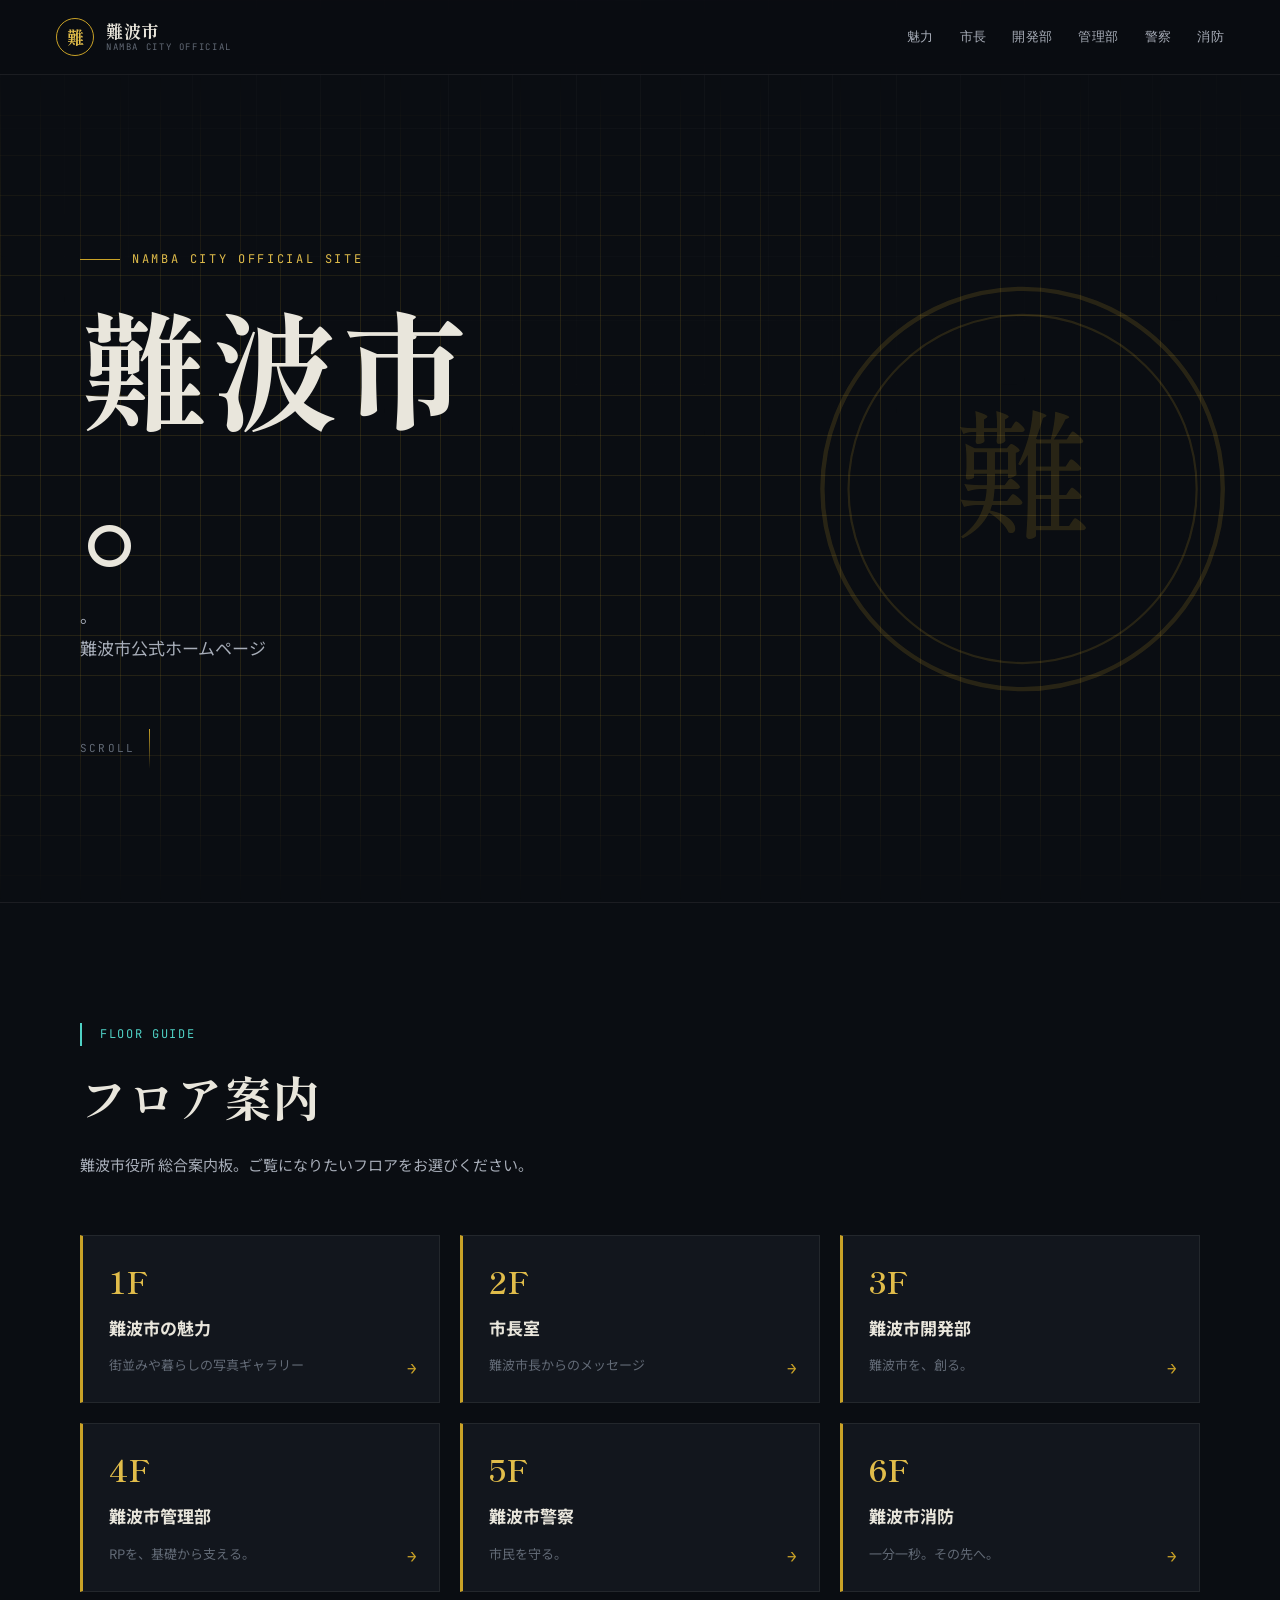
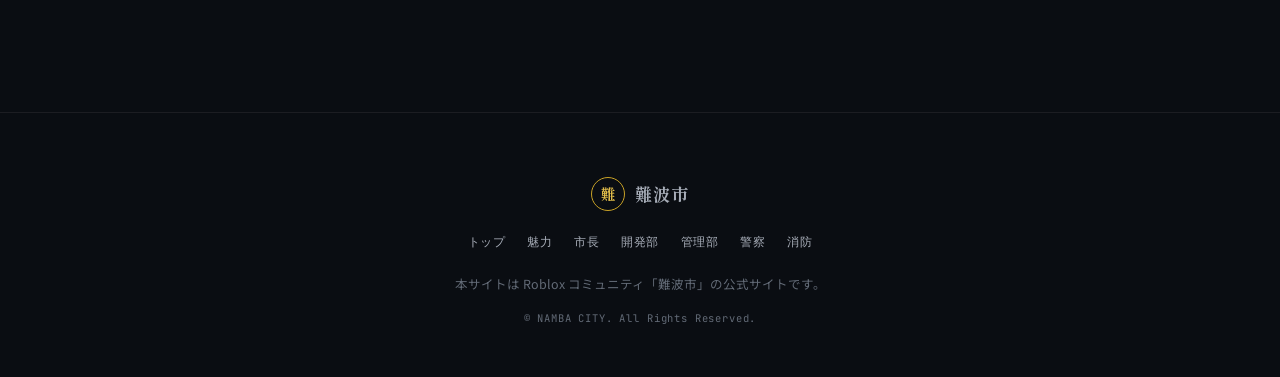
==== index.html @ fe3ce24d "Update index.html" ====
<!DOCTYPE html>
<html lang="ja">
<head>
<meta charset="UTF-8">
<meta name="viewport" content="width=device-width, initial-scale=1.0">
<title>難波市 公式サイト｜難波市 公式サイト</title>
<meta name="description" content="難波市 公式サイト。難波市の魅力、市長メッセージ、各部門のご紹介。">
<link rel="preconnect" href="https://fonts.googleapis.com">
<link rel="preconnect" href="https://fonts.gstatic.com" crossorigin>
<link href="https://fonts.googleapis.com/css2?family=Shippori+Mincho:wght@500;700;800&family=Noto+Sans+JP:wght@400;500;600;700;900&family=JetBrains+Mono:wght@400;500;600&display=swap" rel="stylesheet">
<link rel="stylesheet" href="style.css">
</head>
<body>

<div class="blueprint-fixed" aria-hidden="true"></div>
<header class="site-header">
  <a href="index.html" class="brand">
    <span class="brand-mark">難</span>
    <span class="brand-text">
      <span class="brand-ja">難波市</span>
      <span class="brand-en">NAMBA CITY OFFICIAL</span>
    </span>
  </a>
  <nav class="site-nav">
    <a href="charm.html">魅力</a>
    <a href="mayor.html">市長</a>
    <a href="development.html">開発部</a>
    <a href="administration.html">管理部</a>
    <a href="police.html">警察</a>
    <a href="fire.html">消防</a>
  </nav>
</header>

<main id="top">

  <!-- ===================== HERO ===================== -->
  <section class="hero">
    <div class="hero-grid" aria-hidden="true"></div>
    <div class="hero-seal" aria-hidden="true">
      <svg viewBox="0 0 200 200" xmlns="http://www.w3.org/2000/svg">
        <circle cx="100" cy="100" r="92" fill="none" stroke="currentColor" stroke-width="2"/>
        <circle cx="100" cy="100" r="80" fill="none" stroke="currentColor" stroke-width="1"/>
        <text x="100" y="118" text-anchor="middle" font-family="'Shippori Mincho', serif" font-size="64" fill="currentColor">難</text>
      </svg>
    </div>

    <div class="hero-inner">
      <p class="eyebrow"><span class="eyebrow-line"></span>NAMBA CITY OFFICIAL SITE</p>
      <h1 class="hero-title">難波市<br class="hero-break">。</h1>
      <p class="hero-lead">
        。<br>
        難波市公式ホームページ
      </p>
      <a href="#directory" class="scroll-cue">
        <span>SCROLL</span>
        <span class="scroll-line"></span>
      </a>
    </div>
  </section>

  <!-- ===================== FLOOR DIRECTORY ===================== -->
  <section class="section directory-section" id="directory">
    <div class="section-inner">
      <p class="doc-number doc-number-alt">FLOOR GUIDE</p>
      <h2 class="section-title">フロア案内</h2>
      <p class="section-lead">難波市役所 総合案内板。ご覧になりたいフロアをお選びください。</p>

      <div class="directory-grid">

        <a href="charm.html" class="floor-card">
          <span class="floor-num">1F</span>
          <span class="floor-name">難波市の魅力</span>
          <span class="floor-desc">街並みや暮らしの写真ギャラリー</span>
          <span class="floor-arrow">→</span>
        </a>

        <a href="mayor.html" class="floor-card">
          <span class="floor-num">2F</span>
          <span class="floor-name">市長室</span>
          <span class="floor-desc">難波市長からのメッセージ</span>
          <span class="floor-arrow">→</span>
        </a>

        <a href="development.html" class="floor-card">
          <span class="floor-num">3F</span>
          <span class="floor-name">難波市開発部</span>
          <span class="floor-desc">難波市を、創る。</span>
          <span class="floor-arrow">→</span>
        </a>

        <a href="administration.html" class="floor-card">
          <span class="floor-num">4F</span>
          <span class="floor-name">難波市管理部</span>
          <span class="floor-desc">RPを、基礎から支える。</span>
          <span class="floor-arrow">→</span>
        </a>

        <a href="police.html" class="floor-card">
          <span class="floor-num">5F</span>
          <span class="floor-name">難波市警察</span>
          <span class="floor-desc">市民を守る。</span>
          <span class="floor-arrow">→</span>
        </a>

        <a href="fire.html" class="floor-card">
          <span class="floor-num">6F</span>
          <span class="floor-name">難波市消防</span>
          <span class="floor-desc">一分一秒。その先へ。</span>
          <span class="floor-arrow">→</span>
        </a>

      </div>
    </div>
  </section>

</main>

<footer class="site-footer">
  <div class="footer-inner">
    <div class="footer-brand">
      <span class="brand-mark brand-mark-sm">難</span>
      <span class="brand-ja">難波市</span>
    </div>
    <nav class="footer-nav">
      <a href="index.html">トップ</a>
      <a href="charm.html">魅力</a>
      <a href="mayor.html">市長</a>
      <a href="development.html">開発部</a>
      <a href="administration.html">管理部</a>
      <a href="police.html">警察</a>
      <a href="fire.html">消防</a>
    </nav>
    <p class="footer-note">本サイトは Roblox コミュニティ「難波市」の公式サイトです。</p>
    <p class="footer-copyright">© NAMBA CITY. All Rights Reserved.</p>
  </div>
</footer>

</body>
</html>
---- style.css ----
/* ==========================================================================
   難波市 公式サイト — style.css
   Design tokens
   ========================================================================== */
:root{
  --bg:            #0a0d12;
  --bg-panel:       #12161d;
  --bg-elevated:    #191f28;
  --bg-elevated-2:  #1f2632;

  --gold:           #c9a227;
  --gold-bright:    #e0bc4a;
  --cyan:           #4fd1c5;
  --crimson:        #b3382c;
  --crimson-bright: #d1493a;
  --emerald:        #3fae74;
  --orange:         #d97e34;

  --line:           rgba(201,162,39,0.14);
  --line-soft:      rgba(233,230,220,0.08);

  --text:           #e9e6dc;
  --text-dim:       #a7adb8;
  --text-faint:     #626a76;

  --font-display: 'Shippori Mincho', serif;
  --font-body:    'Noto Sans JP', sans-serif;
  --font-mono:    'JetBrains Mono', monospace;

  --container: 1120px;
}

*, *::before, *::after{ box-sizing: border-box; }

html{ scroll-behavior: smooth; }

@media (prefers-reduced-motion: reduce){
  html{ scroll-behavior: auto; }
  *, *::before, *::after{ animation-duration: 0.001ms !important; transition-duration: 0.001ms !important; }
}

body{
  margin: 0;
  background: var(--bg);
  color: var(--text);
  font-family: var(--font-body);
  font-size: 16px;
  line-height: 1.9;
  -webkit-font-smoothing: antialiased;
}

a{ color: inherit; text-decoration: none; }

img, svg{ display: block; max-width: 100%; }

:focus-visible{
  outline: 2px solid var(--gold-bright);
  outline-offset: 3px;
}

/* ==========================================================================
   Background texture (fixed blueprint grid, whole page)
   ========================================================================== */
.blueprint-fixed{
  position: fixed;
  inset: 0;
  z-index: 0;
  pointer-events: none;
  background-image:
    linear-gradient(var(--line-soft) 1px, transparent 1px),
    linear-gradient(90deg, var(--line-soft) 1px, transparent 1px);
  background-size: 64px 64px;
  opacity: 0.5;
  mask-image: radial-gradient(ellipse 90% 70% at 50% 0%, black 0%, transparent 75%);
}

header, main, footer{ position: relative; z-index: 1; }

/* ==========================================================================
   Header
   ========================================================================== */
.site-header{
  position: sticky;
  top: 0;
  z-index: 50;
  display: flex;
  align-items: center;
  justify-content: space-between;
  padding: 18px clamp(20px, 5vw, 56px);
  background: rgba(10,13,18,0.82);
  backdrop-filter: blur(10px);
  border-bottom: 1px solid var(--line-soft);
}

.brand{
  display: flex;
  align-items: center;
  gap: 12px;
}

.brand-mark{
  display: grid;
  place-items: center;
  width: 38px;
  height: 38px;
  border: 1px solid var(--gold);
  border-radius: 50%;
  color: var(--gold-bright);
  font-family: var(--font-display);
  font-size: 17px;
  font-weight: 700;
}

.brand-mark-sm{ width: 34px; height: 34px; font-size: 15px; }

.brand-text{ display: flex; flex-direction: column; line-height: 1.2; }

.brand-ja{
  font-family: var(--font-display);
  font-weight: 700;
  font-size: 17px;
  letter-spacing: 0.04em;
}

.brand-en{
  font-family: var(--font-mono);
  font-size: 9px;
  letter-spacing: 0.18em;
  color: var(--text-faint);
}

.site-nav{
  display: flex;
  flex-wrap: wrap;
  justify-content: flex-end;
  gap: clamp(12px, 2.4vw, 26px);
  font-family: var(--font-mono);
  font-size: 12.5px;
  letter-spacing: 0.03em;
}

.site-nav a{
  color: var(--text-dim);
  display: flex;
  align-items: center;
  gap: 6px;
  transition: color 0.2s ease;
}

.site-nav a:hover{ color: var(--gold-bright); }

.site-nav a.nav-current{ color: var(--gold-bright); }

.nav-num{
  color: var(--gold);
  font-size: 10px;
}

@media (max-width: 780px){
  .site-nav{ display: none; }
}

/* ==========================================================================
   Hero
   ========================================================================== */
.hero{
  position: relative;
  min-height: 92vh;
  display: flex;
  align-items: center;
  overflow: hidden;
  padding: 120px clamp(20px, 6vw, 56px) 80px;
  border-bottom: 1px solid var(--line-soft);
}

.hero-grid{
  position: absolute;
  inset: 0;
  background-image:
    linear-gradient(var(--line) 1px, transparent 1px),
    linear-gradient(90deg, var(--line) 1px, transparent 1px);
  background-size: 40px 40px;
  mask-image: linear-gradient(180deg, transparent, black 30%, black 75%, transparent);
}

.hero-seal{
  position: absolute;
  right: clamp(-120px, 4vw, 40px);
  top: 50%;
  transform: translateY(-50%);
  width: clamp(280px, 34vw, 480px);
  color: var(--gold);
  opacity: 0.16;
}

.hero-inner{
  position: relative;
  max-width: var(--container);
  margin: 0 auto;
  width: 100%;
}

.eyebrow{
  display: flex;
  align-items: center;
  gap: 12px;
  font-family: var(--font-mono);
  font-size: 12px;
  letter-spacing: 0.22em;
  color: var(--gold-bright);
  margin: 0 0 28px;
}

.eyebrow-line{
  width: 40px;
  height: 1px;
  background: var(--gold);
}

.hero-title{
  font-family: var(--font-display);
  font-weight: 800;
  font-size: clamp(52px, 10vw, 128px);
  line-height: 1.05;
  letter-spacing: 0.02em;
  margin: 0 0 32px;
}

.hero-break{ display: none; }

.hero-lead{
  font-size: clamp(14px, 1.6vw, 17px);
  color: var(--text-dim);
  max-width: 34em;
  margin: 0 0 64px;
}

.scroll-cue{
  display: inline-flex;
  align-items: center;
  gap: 14px;
  font-family: var(--font-mono);
  font-size: 11px;
  letter-spacing: 0.2em;
  color: var(--text-faint);
}

.scroll-line{
  width: 1px;
  height: 40px;
  background: linear-gradient(var(--gold), transparent);
}

/* ==========================================================================
   Section shell
   ========================================================================== */
.section{
  padding: 120px clamp(20px, 6vw, 56px);
  border-bottom: 1px solid var(--line-soft);
}

.section-inner{
  max-width: var(--container);
  margin: 0 auto;
}

.back-link{
  display: inline-flex;
  align-items: center;
  gap: 8px;
  font-family: var(--font-mono);
  font-size: 12px;
  letter-spacing: 0.06em;
  color: var(--text-faint);
  margin: 0 0 40px;
  transition: color 0.2s ease;
}

.back-link:hover{ color: var(--gold-bright); }

.doc-number{
  font-family: var(--font-mono);
  font-size: 12px;
  letter-spacing: 0.14em;
  color: var(--gold-bright);
  margin: 0 0 18px;
  padding-left: 18px;
  border-left: 2px solid var(--gold);
}

.doc-number-alt{ border-left-color: var(--cyan); color: var(--cyan); }
.doc-number-emerald{ border-left-color: var(--emerald); color: var(--emerald); }
.doc-number-orange{ border-left-color: var(--orange); color: var(--orange); }

.section-title{
  font-family: var(--font-display);
  font-weight: 700;
  font-size: clamp(30px, 4.4vw, 48px);
  line-height: 1.35;
  margin: 0 0 22px;
}

.section-title-sub{
  font-family: var(--font-mono);
  font-size: 13px;
  letter-spacing: 0.14em;
  color: var(--text-faint);
  margin: 0 0 44px;
}

.section-lead{
  color: var(--text-dim);
  max-width: 42em;
  font-size: 15px;
  margin: 0 0 56px;
}

.mobile-break{ display: none; }

/* ==========================================================================
   City charm gallery
   ========================================================================== */
.gallery-grid{
  display: grid;
  grid-template-columns: repeat(3, 1fr);
  gap: 20px;
}

@media (max-width: 900px){
  .gallery-grid{ grid-template-columns: repeat(2, 1fr); }
}

@media (max-width: 560px){
  .gallery-grid{ grid-template-columns: 1fr; }
}

.gallery-item{
  margin: 0;
  background: var(--bg-panel);
  border: 1px solid var(--line-soft);
  overflow: hidden;
  transition: border-color 0.25s ease, transform 0.25s ease;
}

.gallery-item:hover{
  border-color: var(--gold);
  transform: translateY(-4px);
}

.gallery-item img{
  width: 100%;
  aspect-ratio: 4 / 3;
  object-fit: cover;
  /* 画像が見つからない間の背景色（差し替え後は非表示になります） */
  background: linear-gradient(135deg, var(--bg-elevated), var(--bg-elevated-2));
}

.gallery-item figcaption{
  padding: 14px 16px;
  font-family: var(--font-mono);
  font-size: 12px;
  letter-spacing: 0.05em;
  color: var(--text-dim);
  border-top: 1px solid var(--line-soft);
}

/* ==========================================================================
   Floor directory (top page)
   ========================================================================== */
.directory-grid{
  display: grid;
  grid-template-columns: repeat(3, 1fr);
  gap: 20px;
}

@media (max-width: 900px){
  .directory-grid{ grid-template-columns: repeat(2, 1fr); }
}

@media (max-width: 560px){
  .directory-grid{ grid-template-columns: 1fr; }
}

.floor-card{
  position: relative;
  display: flex;
  flex-direction: column;
  background: var(--bg-panel);
  border: 1px solid var(--line-soft);
  border-left: 3px solid var(--gold);
  padding: 30px 26px 26px;
  min-height: 168px;
  transition: border-color 0.25s ease, transform 0.25s ease, background 0.25s ease;
}

.floor-card:hover{
  border-color: var(--gold);
  background: var(--bg-elevated);
  transform: translateY(-4px);
}

.floor-num{
  font-family: var(--font-display);
  font-weight: 700;
  font-size: 30px;
  color: var(--gold-bright);
  line-height: 1;
  margin-bottom: 16px;
}

.floor-name{
  font-family: var(--font-body);
  font-weight: 700;
  font-size: 17px;
  color: var(--text);
  margin-bottom: 10px;
}

.floor-desc{
  font-size: 13px;
  color: var(--text-faint);
  line-height: 1.7;
}

.floor-arrow{
  position: absolute;
  right: 22px;
  bottom: 18px;
  font-family: var(--font-mono);
  color: var(--gold);
  transition: transform 0.25s ease;
}

.floor-card:hover .floor-arrow{ transform: translateX(6px); }

/* ==========================================================================
   Mayor document card
   ========================================================================== */
.document-card{
  position: relative;
  background: linear-gradient(180deg, var(--bg-panel), var(--bg-elevated));
  border: 1px solid var(--line-soft);
  border-top: 3px solid var(--gold);
  padding: clamp(28px, 5vw, 56px);
  max-width: 780px;
}

.document-head{
  display: flex;
  justify-content: space-between;
  align-items: baseline;
  padding-bottom: 24px;
  margin-bottom: 32px;
  border-bottom: 1px dashed var(--line-soft);
  font-family: var(--font-mono);
  font-size: 11px;
  letter-spacing: 0.1em;
  color: var(--text-faint);
}

.mayor-quote{
  margin: 0 0 40px;
  font-size: clamp(15px, 1.7vw, 17px);
  line-height: 2.1;
  color: var(--text);
  font-style: normal;
}

.document-sign{
  display: flex;
  align-items: center;
  justify-content: flex-end;
  gap: 20px;
}

.sign-role{
  font-family: var(--font-display);
  font-size: 16px;
  letter-spacing: 0.06em;
  color: var(--text-dim);
}

/* Hanko stamp */
.hanko{
  display: grid;
  place-items: center;
  width: 56px;
  height: 56px;
  border: 2px solid var(--crimson-bright);
  border-radius: 4px;
  color: var(--crimson-bright);
  font-family: var(--font-display);
  font-weight: 700;
  font-size: 22px;
  transform: rotate(-4deg);
  opacity: 0.92;
  flex-shrink: 0;
}

.hanko-sm{
  width: 40px;
  height: 40px;
  font-size: 16px;
  border-width: 1.5px;
}

.hanko-cyan{ border-color: var(--cyan); color: var(--cyan); }
.hanko-crimson{ border-color: var(--crimson-bright); color: var(--crimson-bright); }

/* ==========================================================================
   Card grids (department members)
   ========================================================================== */
.card-grid{
  display: grid;
  grid-template-columns: repeat(3, 1fr);
  gap: 28px;
}

@media (max-width: 900px){
  .card-grid{ grid-template-columns: 1fr; }
}

.member-card{
  display: flex;
  flex-direction: column;
  background: var(--bg-panel);
  border: 1px solid var(--line-soft);
  padding: 32px 28px;
  transition: border-color 0.25s ease, transform 0.25s ease;
}

.member-card:hover{
  border-color: var(--gold);
  transform: translateY(-4px);
}

.member-role-label{
  font-family: var(--font-mono);
  font-size: 10.5px;
  letter-spacing: 0.1em;
  color: var(--text-faint);
  margin: 0 0 14px;
  text-transform: uppercase;
}

.member-role{
  font-family: var(--font-display);
  font-weight: 700;
  font-size: 19px;
  margin: 0 0 22px;
  padding-bottom: 20px;
  border-bottom: 1px solid var(--line-soft);
}

.member-quote{
  position: relative;
  margin: 0 0 auto;
  padding-left: 18px;
  border-left: 2px solid var(--gold);
  font-size: 14.5px;
  line-height: 1.95;
  color: var(--text-dim);
  min-height: 5.8em;
}

.member-note{
  font-family: var(--font-mono);
  font-size: 11px;
  color: var(--gold-bright);
  letter-spacing: 0.04em;
  margin: 16px 0 0;
}

.member-foot{
  display: flex;
  justify-content: flex-end;
  margin-top: 28px;
}

.member-card-featured{
  background: var(--bg-elevated);
  border-color: var(--line);
}

.member-card-featured .member-quote{ border-left-color: var(--gold-bright); }

/* Administration variants */
.admin-card-cyan .member-quote{ border-left-color: var(--cyan); }
.admin-card-crimson .member-quote{ border-left-color: var(--crimson-bright); }
.admin-card-emerald .member-quote{ border-left-color: var(--emerald); }
.admin-card-orange .member-quote{ border-left-color: var(--orange); }

.admin-card-featured{
  background: linear-gradient(180deg, var(--bg-elevated-2), var(--bg-panel));
  border-color: rgba(179,56,44,0.35);
}

.admin-catch{ max-width: 20em; }

/* ==========================================================================
   Footer
   ========================================================================== */
.site-footer{
  padding: 64px clamp(20px, 6vw, 56px) 48px;
}

.footer-inner{
  max-width: var(--container);
  margin: 0 auto;
  display: flex;
  flex-direction: column;
  align-items: center;
  gap: 14px;
  text-align: center;
}

.footer-brand{
  display: flex;
  align-items: center;
  gap: 10px;
  font-family: var(--font-display);
  font-size: 15px;
  color: var(--text-dim);
}

.footer-nav{
  display: flex;
  flex-wrap: wrap;
  justify-content: center;
  gap: 10px 22px;
  font-family: var(--font-mono);
  font-size: 12px;
  letter-spacing: 0.04em;
  color: var(--text-dim);
  margin: 6px 0 4px;
}

.footer-nav a{ transition: color 0.2s ease; }
.footer-nav a:hover{ color: var(--gold-bright); }

.footer-note{
  font-size: 12.5px;
  color: var(--text-faint);
  margin: 0;
}

.footer-copyright{
  font-family: var(--font-mono);
  font-size: 10.5px;
  letter-spacing: 0.08em;
  color: var(--text-faint);
  margin: 0;
}

/* ==========================================================================
   Responsive refinements
   ========================================================================== */
@media (min-width: 641px){
  .hero-break{ display: inline; }
}

@media (max-width: 560px){
  .mobile-break{ display: inline; }
  .hero{ min-height: auto; padding-top: 96px; }
  .document-head{ flex-direction: column; align-items: flex-start; gap: 6px; }
  .document-sign{ justify-content: space-between; }
}
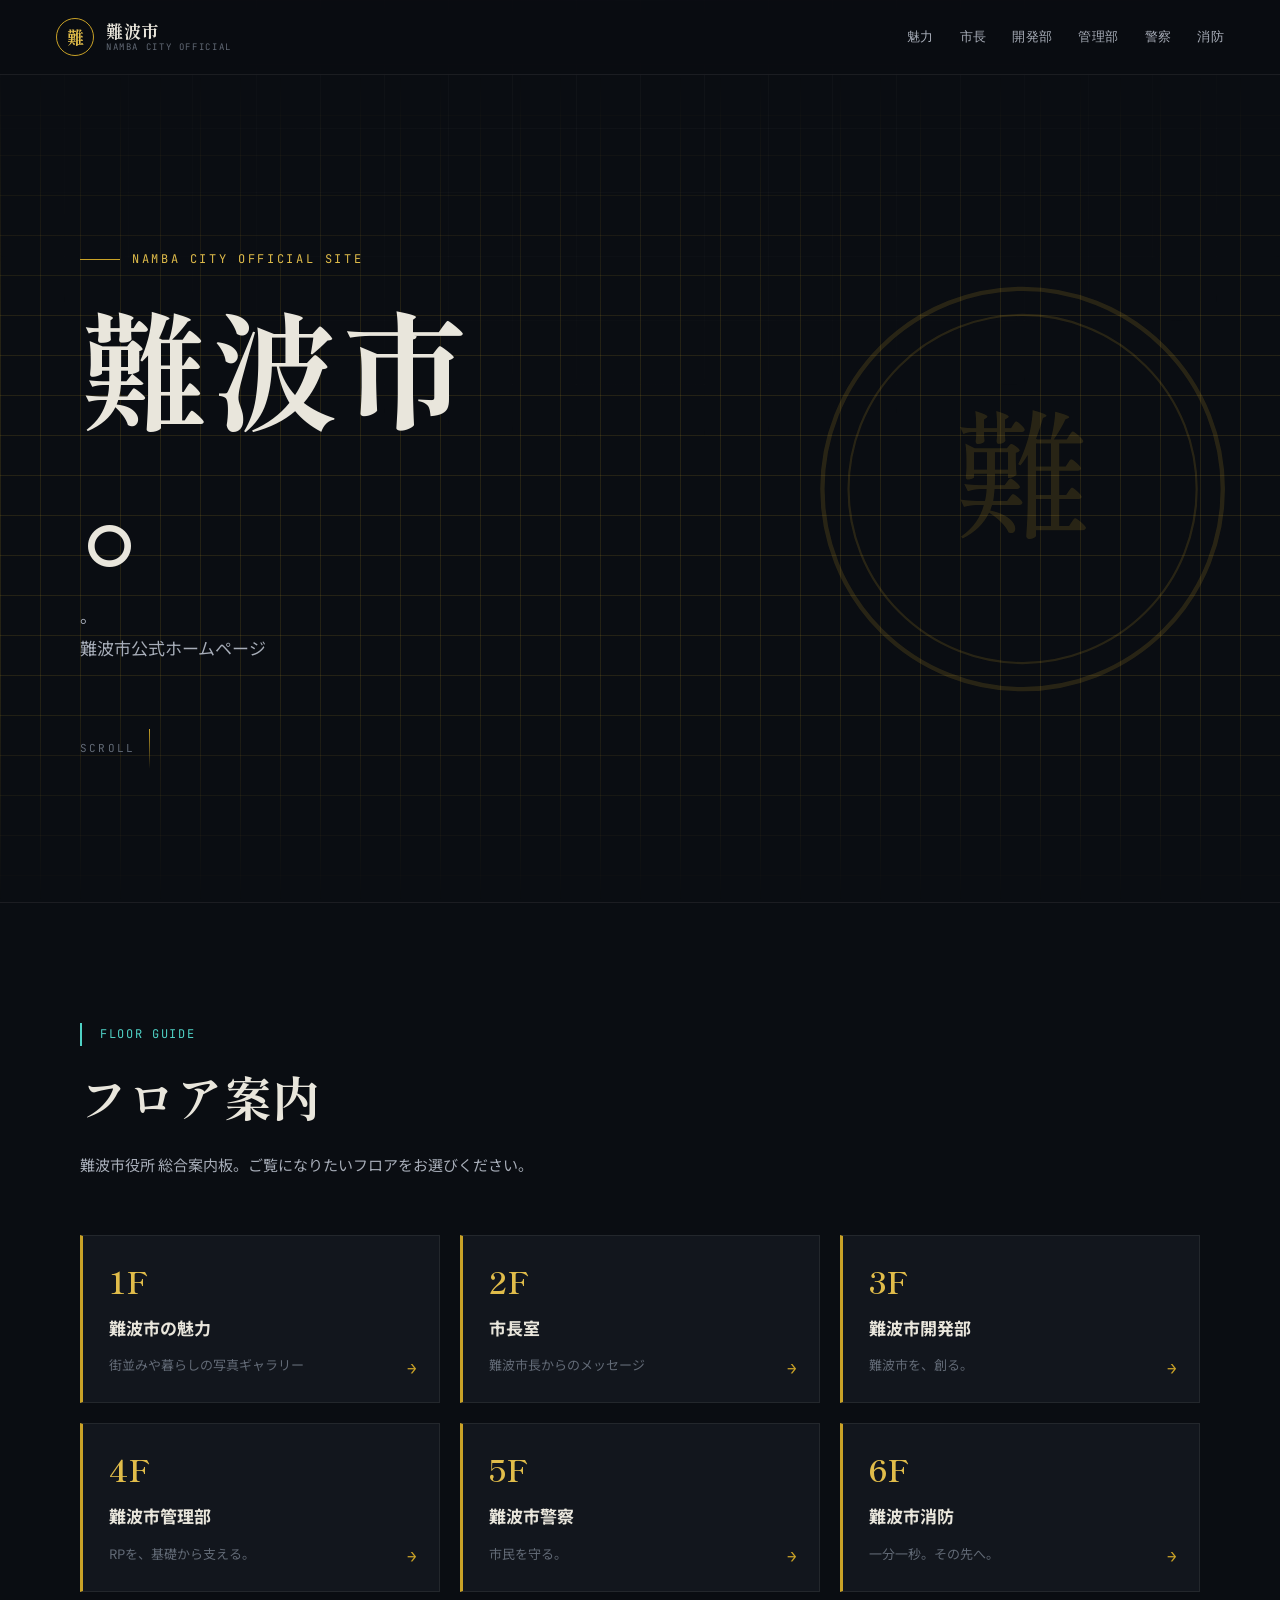
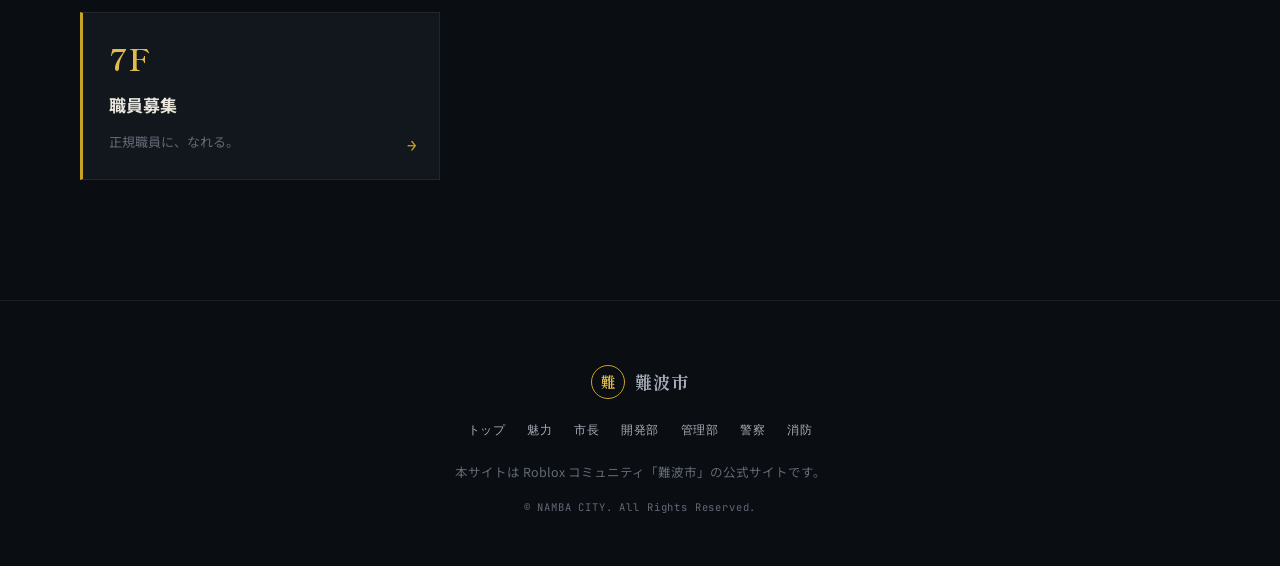
==== commit e6191999: "Update index.html" ====
--- a/index.html
+++ b/index.html
@@ -1,6 +1,7 @@
 <!DOCTYPE html>
 <html lang="ja">
 <head>
+  <meta name="google-site-verification" content="oel3EY64V1qcMJ2MI0veUXsYxTe64G3Mp0bTY5dSs6Q" />
 <meta charset="UTF-8">
 <meta name="viewport" content="width=device-width, initial-scale=1.0">
 <title>難波市 公式サイト｜難波市 公式サイト</title>
@@ -109,9 +110,18 @@
           <span class="floor-arrow">→</span>
         </a>
 
+        <a href="recruit.html" class="floor-card floor-card-recruit">
+          <span class="floor-num">7F</span>
+          <span class="floor-name">職員募集</span>
+          <span class="floor-desc">正規職員に、なれる。</span>
+          <span class="floor-arrow">→</span>
+        </a>
+
       </div>
     </div>
   </section>
+
+  
 
 </main>
 
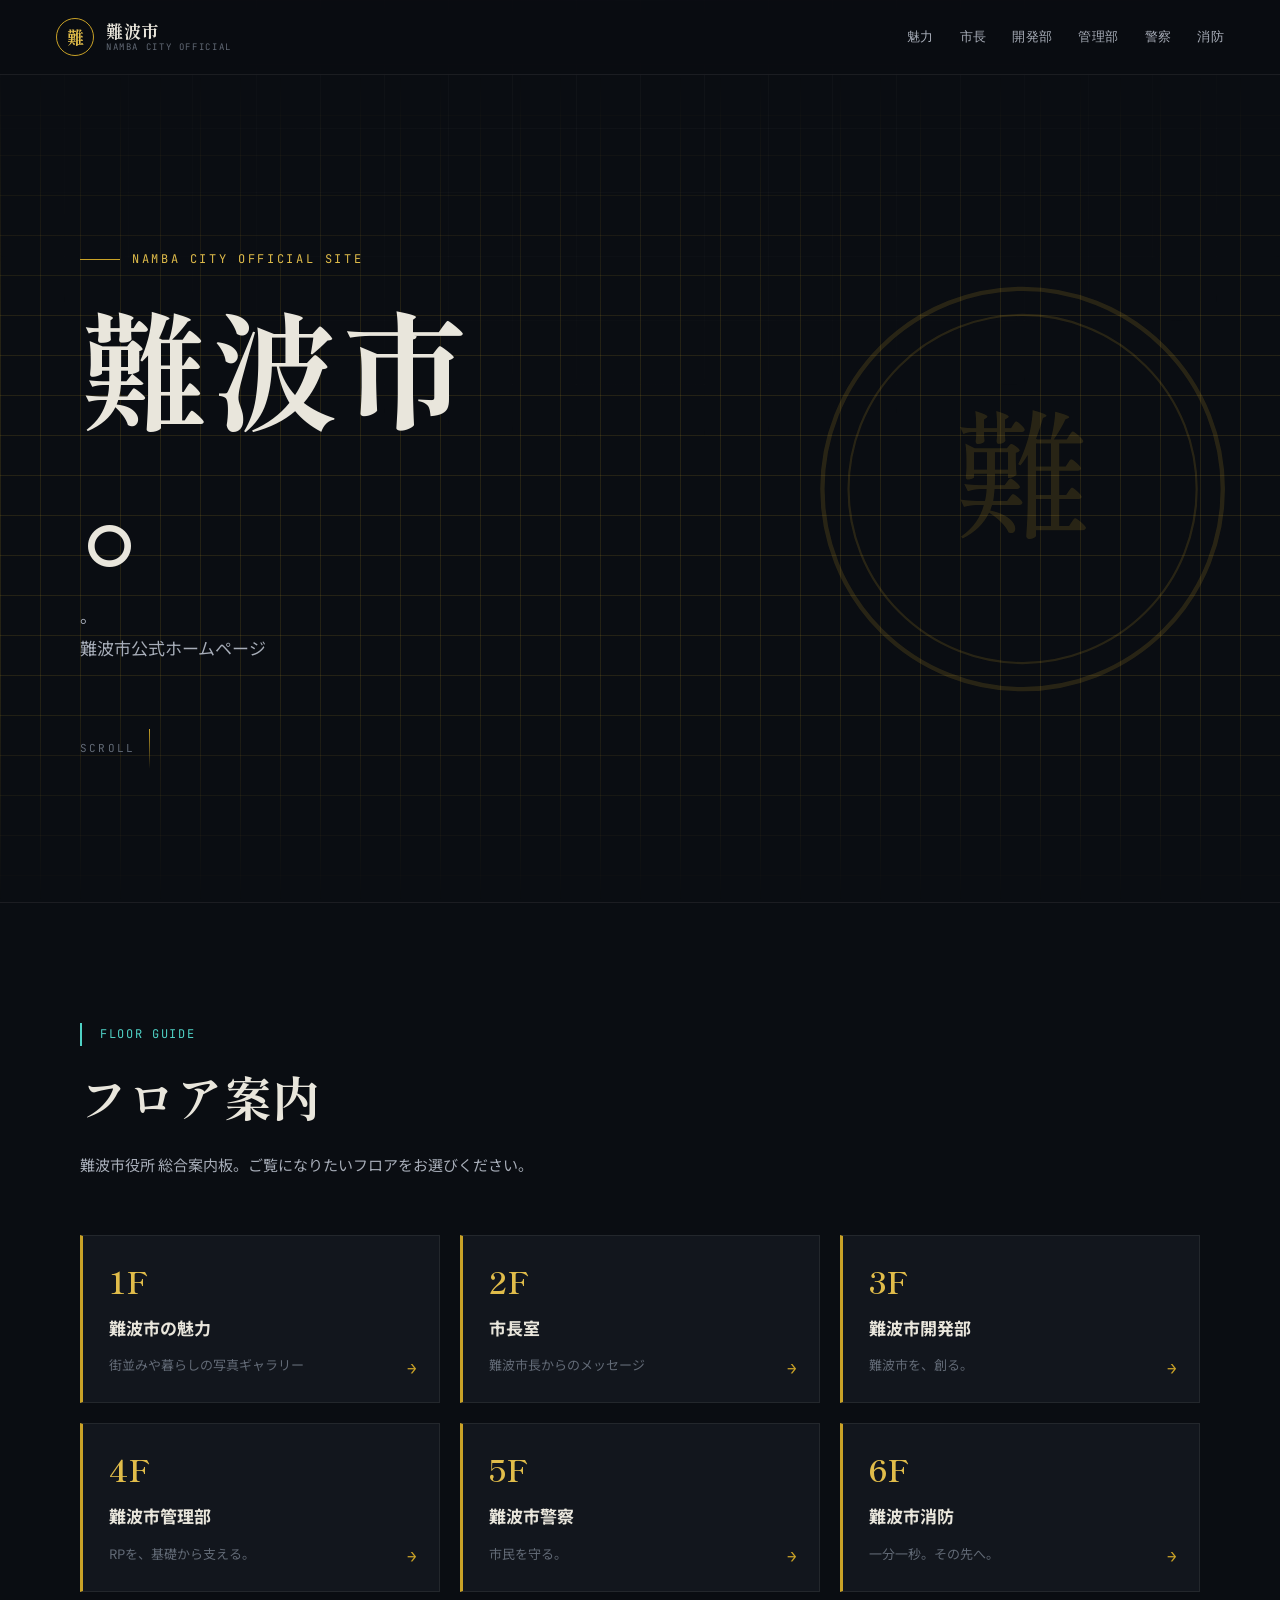
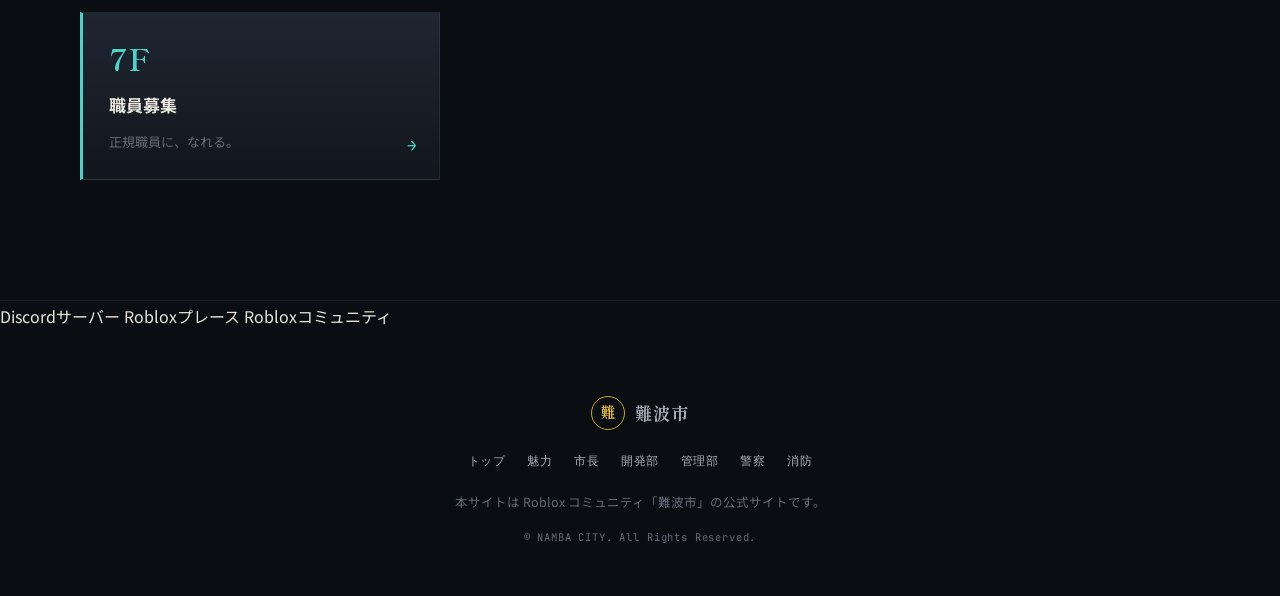
==== commit 53423651: "Update index.html" ====
--- a/index.html
+++ b/index.html
@@ -121,7 +121,20 @@
     </div>
   </section>
 
-  
+   <!-- ===================== searver map? ===================== -->
+  <div class="links">
+    <a href="https://discord.gg/ZSzgcGP5Sd" target="_blank">
+        Discordサーバー
+    </a>
+
+    <a href="https://www.roblox.com/ja/games/94047480885304/Namba-City" target="_blank">
+        Robloxプレース
+    </a>
+
+    <a href="https://www.roblox.com/ja/communities/956956351/Namba-City#!/about" target="_blank">
+        Robloxコミュニティ
+    </a>
+</div>
 
 </main>
 
--- a/style.css
+++ b/style.css
@@ -665,3 +665,98 @@
   .document-head{ flex-direction: column; align-items: flex-start; gap: 6px; }
   .document-sign{ justify-content: space-between; }
 }
+
+
+/* ==========================================================================
+   Recruitment page
+   ========================================================================== */
+.recruit-grid{
+  display: grid;
+  grid-template-columns: repeat(2, 1fr);
+  gap: 28px;
+}
+
+@media (max-width: 860px){
+  .recruit-grid{ grid-template-columns: 1fr; }
+}
+
+.recruit-card{
+  background: linear-gradient(180deg, var(--bg-panel), var(--bg-elevated));
+  border: 1px solid var(--line-soft);
+  border-top: 3px solid var(--gold);
+  padding: clamp(26px, 4vw, 40px);
+}
+
+.recruit-card.recruit-card-cyan{ border-top-color: var(--cyan); }
+
+.recruit-card h3{
+  font-family: var(--font-display);
+  font-weight: 700;
+  font-size: 21px;
+  margin: 0 0 20px;
+  padding-bottom: 16px;
+  border-bottom: 1px dashed var(--line-soft);
+}
+
+.recruit-label{
+  font-family: var(--font-mono);
+  font-size: 11px;
+  letter-spacing: 0.1em;
+  color: var(--gold-bright);
+  margin: 26px 0 12px;
+}
+
+.recruit-card.recruit-card-cyan .recruit-label{ color: var(--cyan); }
+
+.recruit-label:first-of-type{ margin-top: 0; }
+
+.recruit-list{
+  list-style: none;
+  padding: 0;
+  margin: 0;
+}
+
+.recruit-list li{
+  position: relative;
+  padding-left: 20px;
+  margin-bottom: 10px;
+  font-size: 14px;
+  line-height: 1.85;
+  color: var(--text-dim);
+}
+
+.recruit-list li::before{
+  content: "・";
+  position: absolute;
+  left: 0;
+  color: var(--gold);
+}
+
+.recruit-card.recruit-card-cyan .recruit-list li::before{ color: var(--cyan); }
+
+.recruit-apply{
+  margin-top: 28px;
+  padding-top: 22px;
+  border-top: 1px dashed var(--line-soft);
+  font-size: 13.5px;
+  color: var(--text-dim);
+  line-height: 1.9;
+}
+
+.recruit-apply strong{
+  display: block;
+  font-family: var(--font-mono);
+  font-size: 11px;
+  letter-spacing: 0.1em;
+  color: var(--text-faint);
+  font-weight: 500;
+  margin-bottom: 8px;
+}
+
+.floor-card-recruit{
+  border-left-color: var(--cyan);
+  background: linear-gradient(180deg, var(--bg-elevated-2), var(--bg-panel));
+}
+
+.floor-card-recruit .floor-num{ color: var(--cyan); }
+.floor-card-recruit .floor-arrow{ color: var(--cyan); }
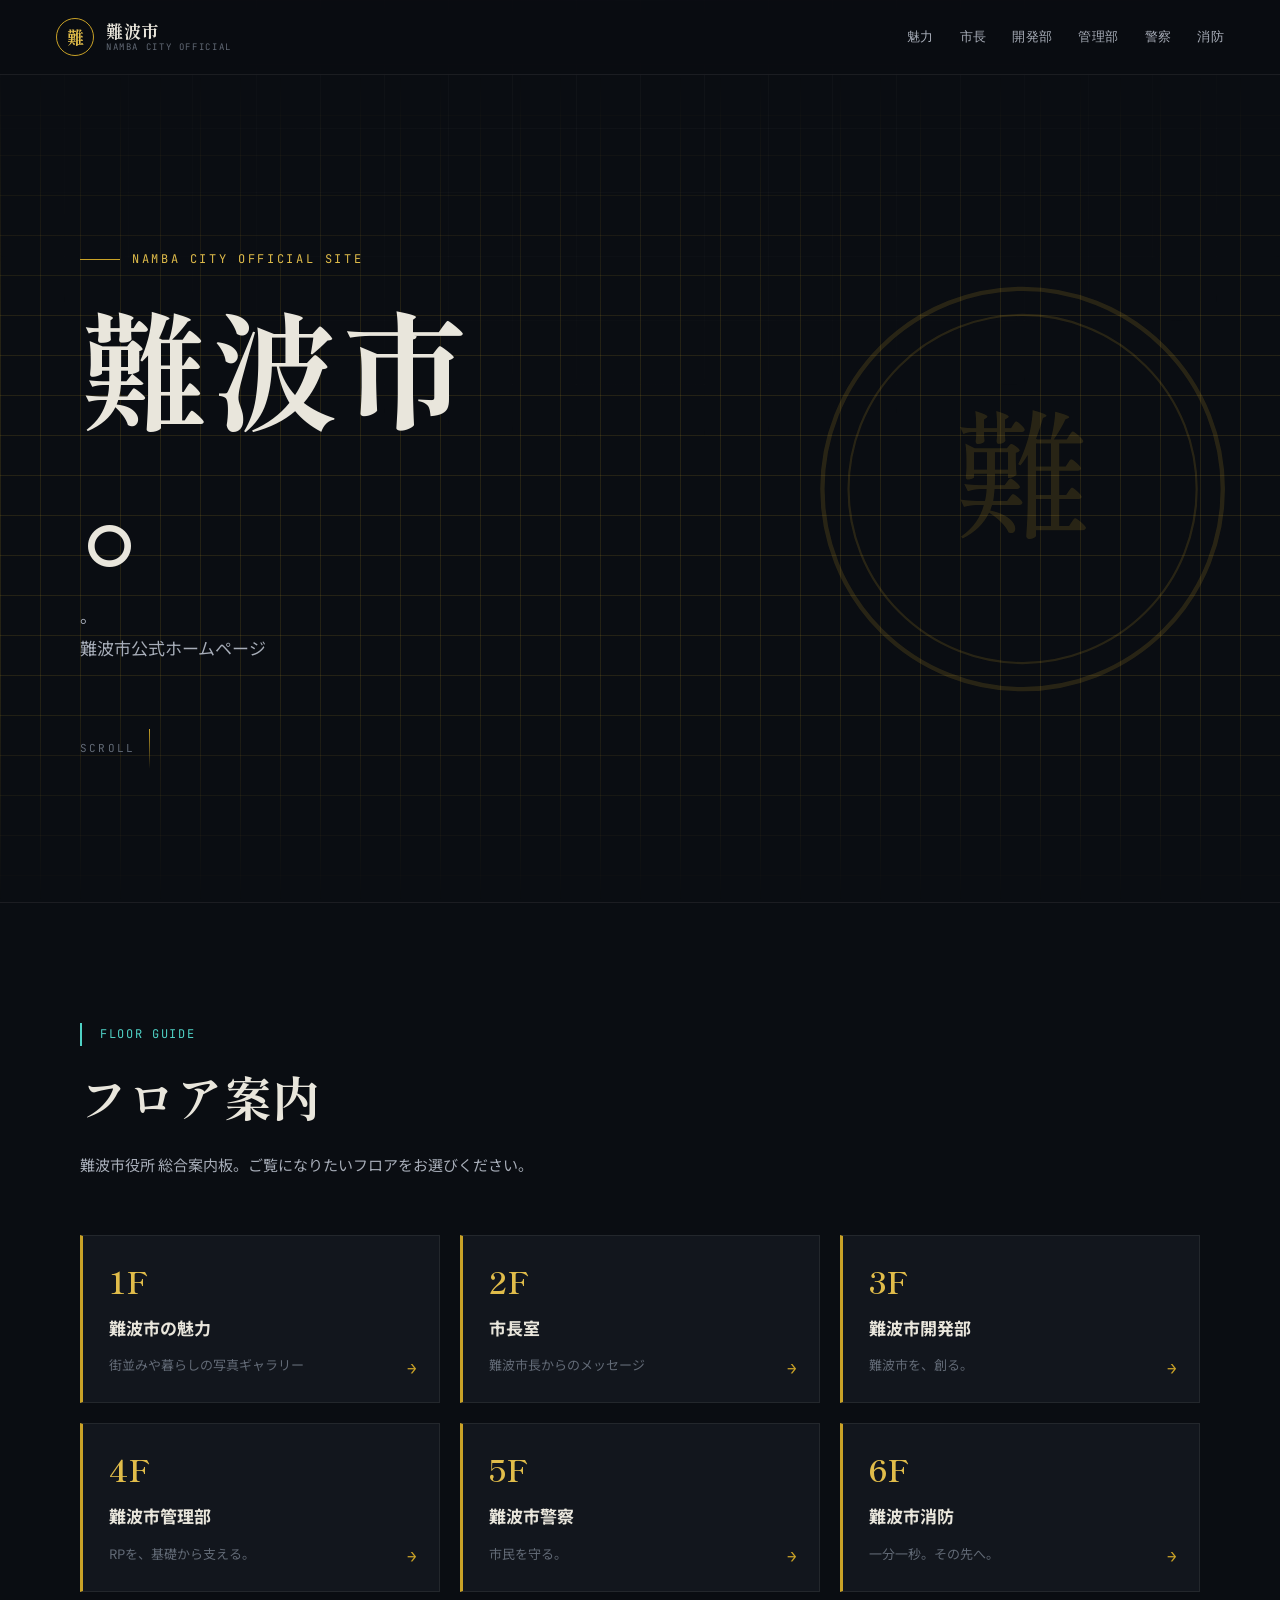
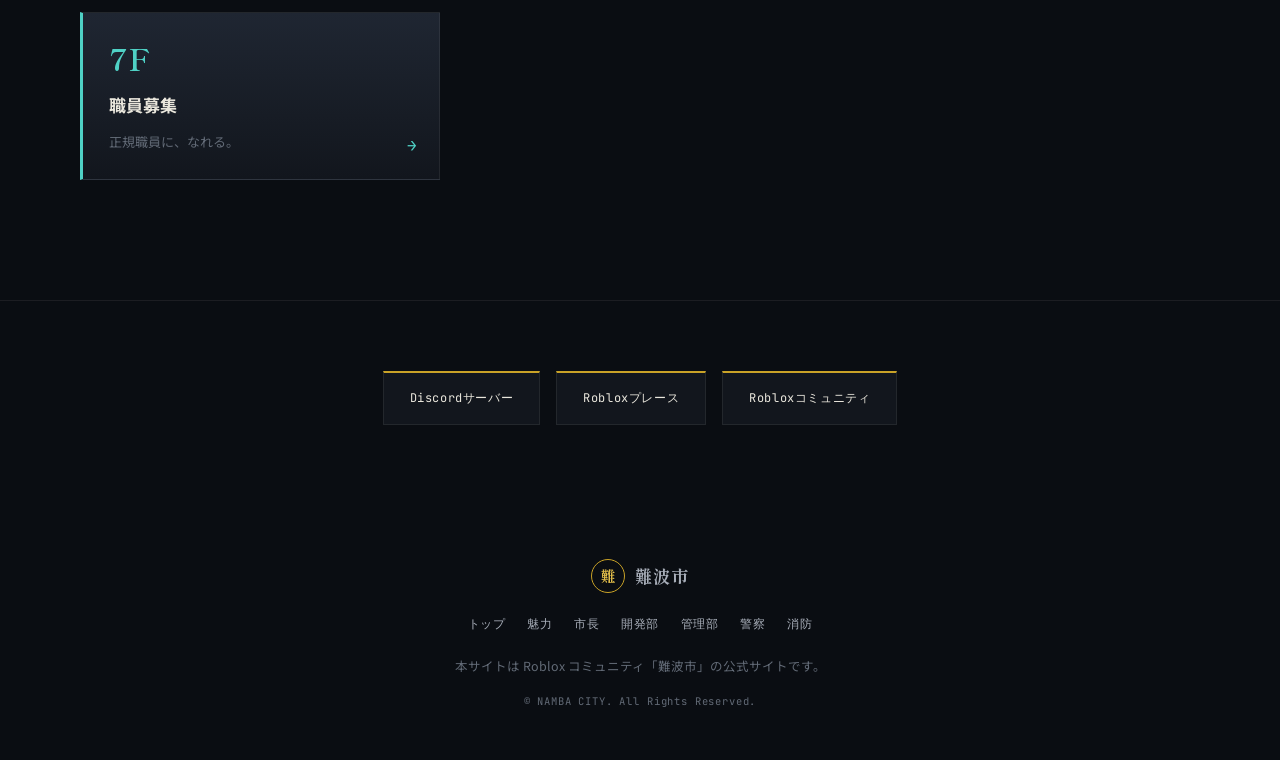
==== commit e3962825: "Update index.html" ====
--- a/index.html
+++ b/index.html
@@ -122,18 +122,20 @@
   </section>
 
    <!-- ===================== searver map? ===================== -->
-  <div class="links">
-    <a href="https://discord.gg/ZSzgcGP5Sd" target="_blank">
-        Discordサーバー
-    </a>
+ <div class="server-links">
 
-    <a href="https://www.roblox.com/ja/games/94047480885304/Namba-City" target="_blank">
-        Robloxプレース
-    </a>
+  <a href="https://discord.gg/ZSzgcGP5Sd" target="_blank">
+    Discordサーバー
+  </a>
 
-    <a href="https://www.roblox.com/ja/communities/956956351/Namba-City#!/about" target="_blank">
-        Robloxコミュニティ
-    </a>
+  <a href="https://www.roblox.com/ja/games/94047480885304/Namba-City" target="_blank">
+    Robloxプレース
+  </a>
+
+  <a href="https://www.roblox.com/ja/communities/956956351/Namba-City#!/about" target="_blank">
+    Robloxコミュニティ
+  </a>
+</div>
 </div>
 
 </main>
--- a/style.css
+++ b/style.css
@@ -760,3 +760,54 @@
 
 .floor-card-recruit .floor-num{ color: var(--cyan); }
 .floor-card-recruit .floor-arrow{ color: var(--cyan); }
+
+.links {
+    display: flex;
+    justify-content: center;
+    gap: 15px;
+    margin: 50px 0 30px;
+    flex-wrap: wrap;
+}
+
+/* =========================================================
+   External Links
+   ========================================================= */
+
+.server-links {
+  max-width: 1120px;
+  margin: 70px auto;
+  padding: 0 20px;
+
+  display: flex;
+  justify-content: center;
+  align-items: stretch;
+  gap: 16px;
+  flex-wrap: wrap;
+}
+
+.server-links a {
+  display: block;
+  padding: 14px 26px;
+
+  background: var(--bg-panel);
+  border: 1px solid var(--line-soft);
+  border-top: 2px solid var(--gold);
+
+  color: var(--text);
+  text-decoration: none;
+
+  font-family: var(--font-mono);
+  font-size: 12px;
+  letter-spacing: 0.05em;
+
+  transition:
+    background 0.2s ease,
+    border-color 0.2s ease,
+    transform 0.2s ease;
+}
+
+.server-links a:hover {
+  background: var(--bg-elevated);
+  border-color: var(--gold);
+  transform: translateY(-4px);
+}
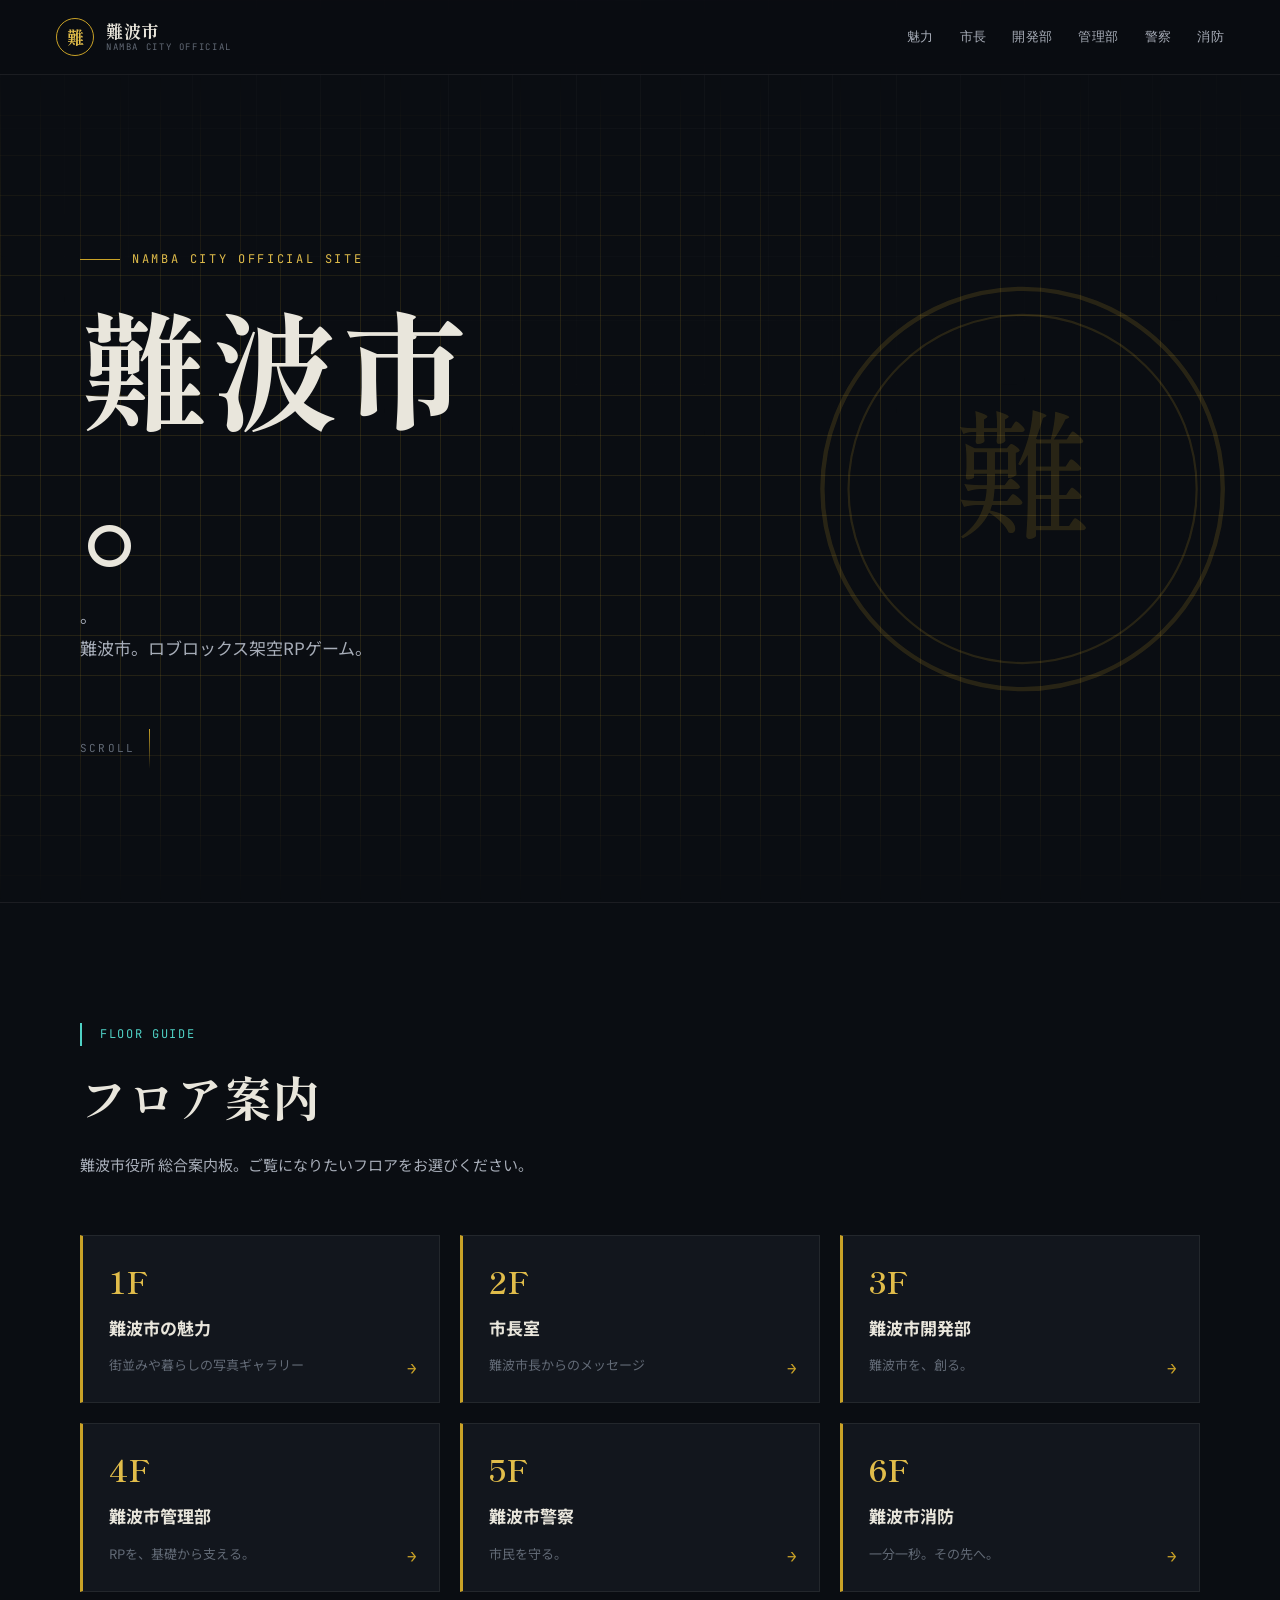
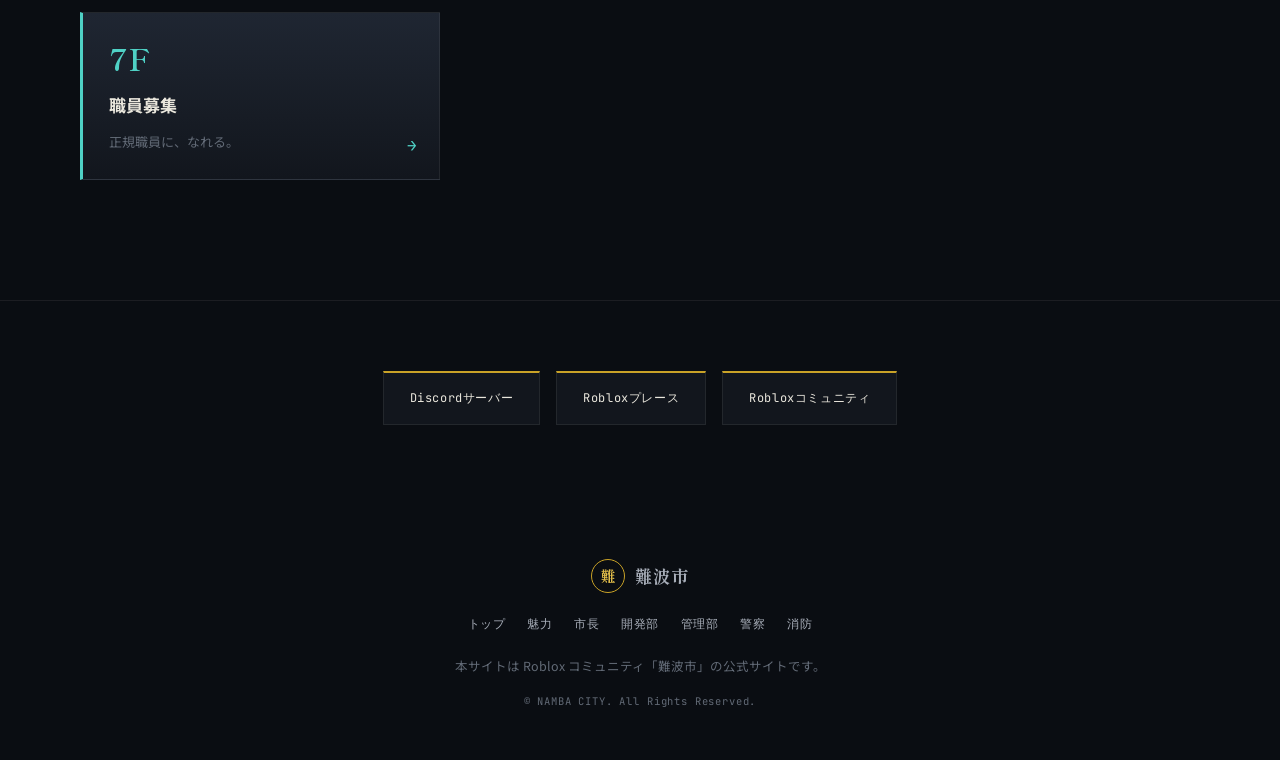
==== commit 3fc8dcc4: "Update index.html" ====
--- a/index.html
+++ b/index.html
@@ -50,7 +50,7 @@
       <h1 class="hero-title">難波市<br class="hero-break">。</h1>
       <p class="hero-lead">
         。<br>
-        難波市公式ホームページ
+        難波市。ロブロックス架空RPゲーム。
       </p>
       <a href="#directory" class="scroll-cue">
         <span>SCROLL</span>
@@ -121,7 +121,7 @@
     </div>
   </section>
 
-   <!-- ===================== searver map? ===================== -->
+   <!-- =====================  External Links  ===================== -->
  <div class="server-links">
 
   <a href="https://discord.gg/ZSzgcGP5Sd" target="_blank">
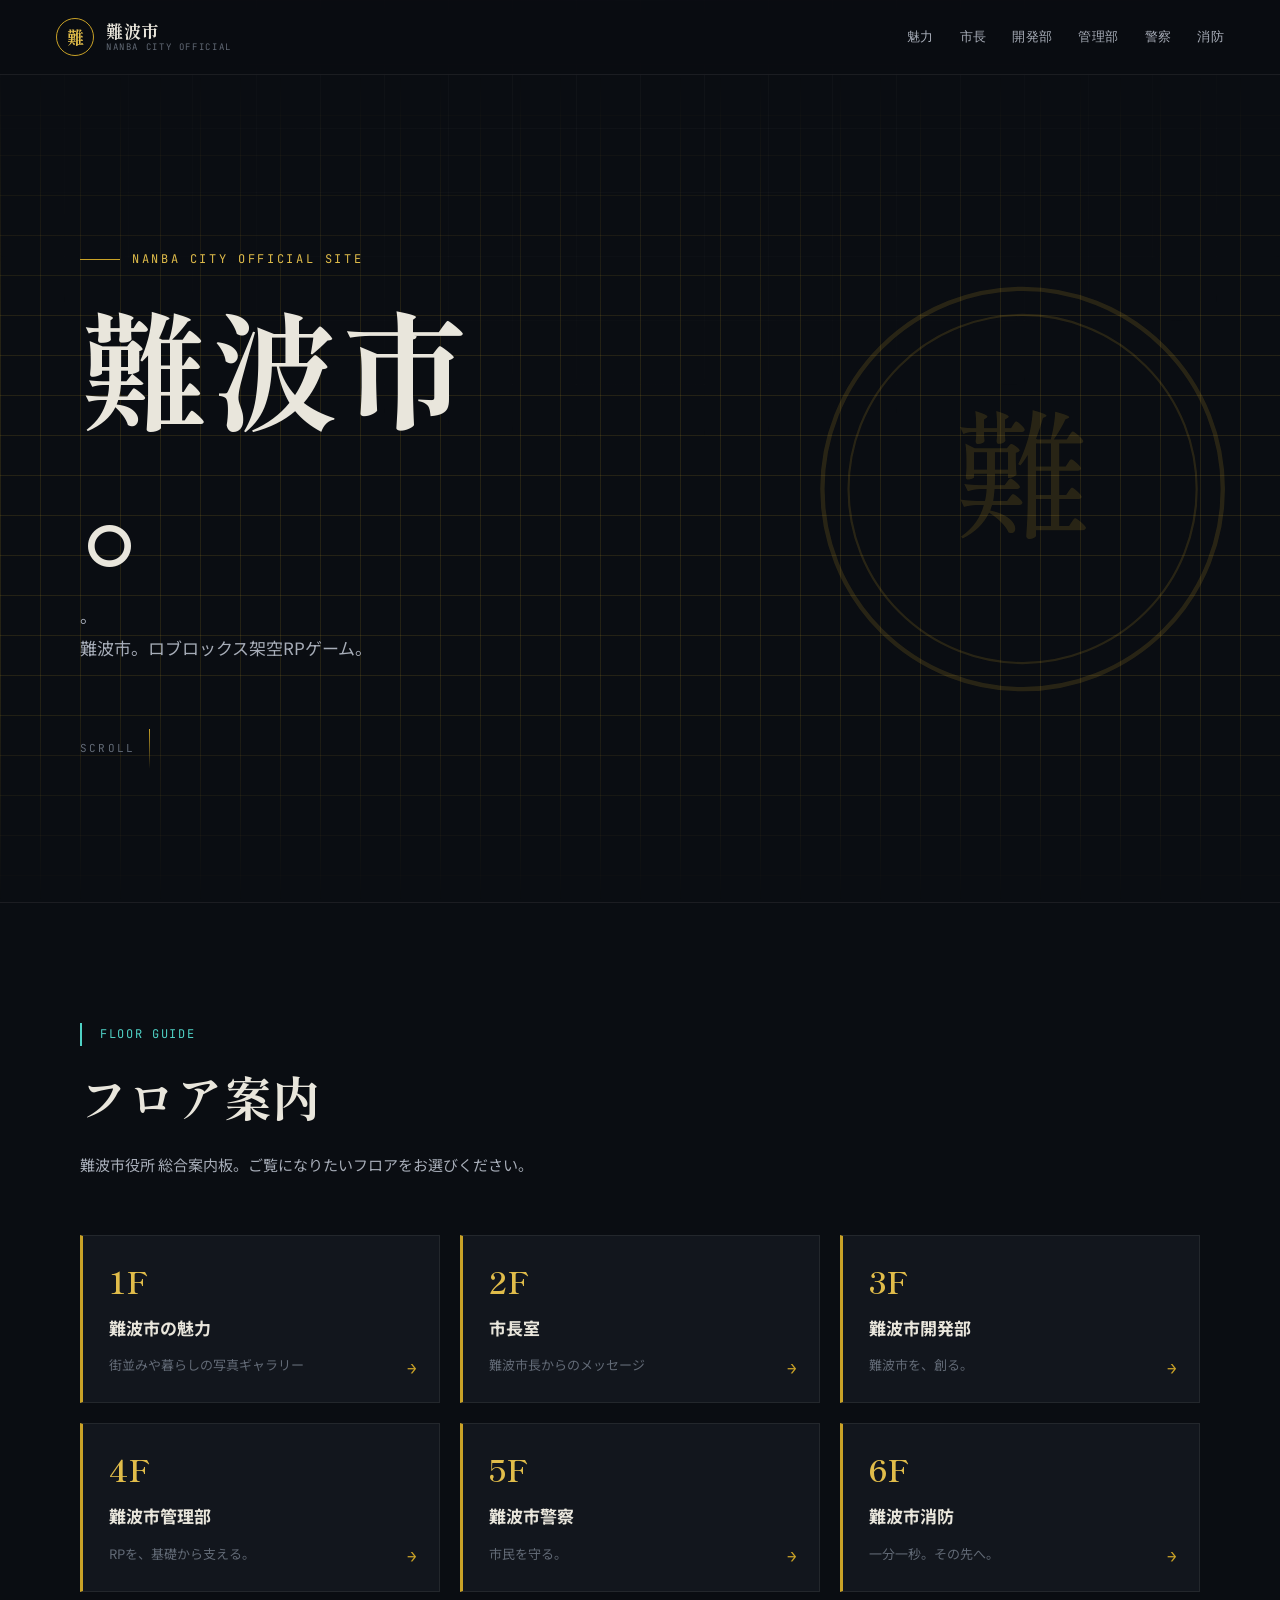
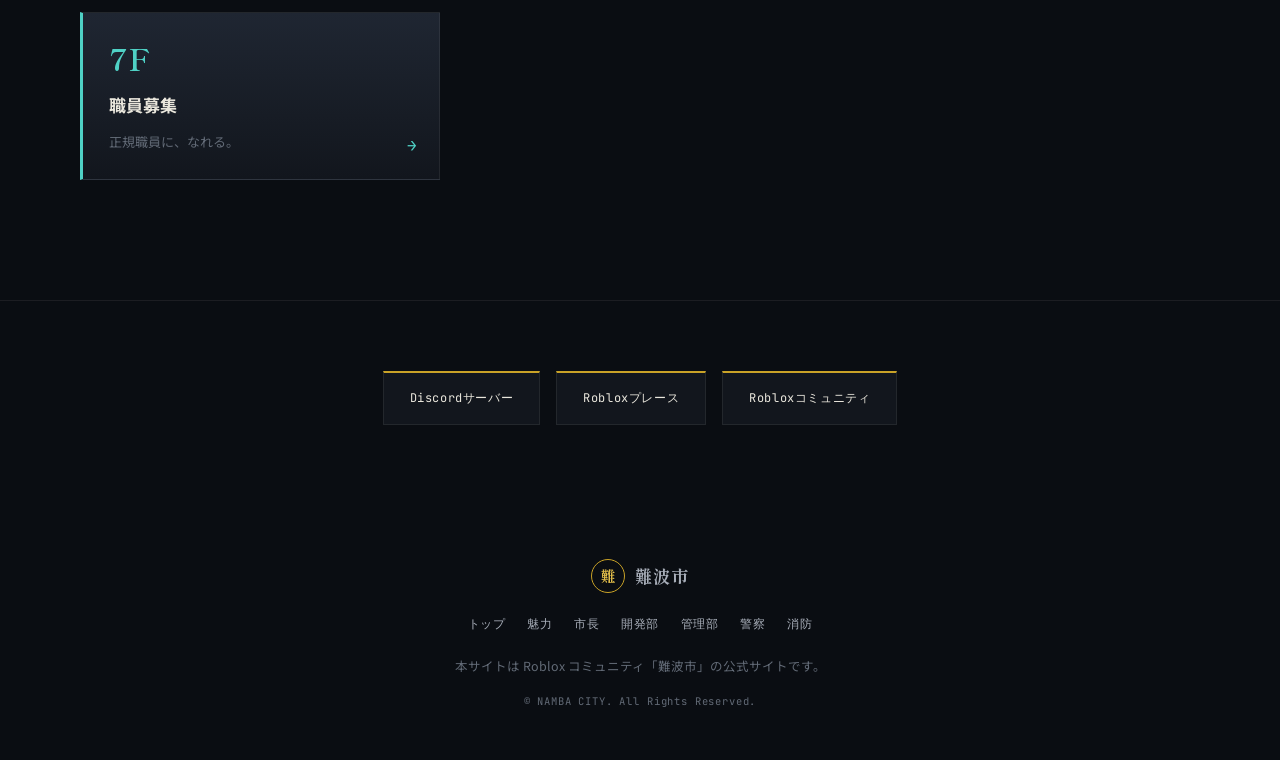
==== commit a6b8d9c7: "Update index.html" ====
--- a/index.html
+++ b/index.html
@@ -19,7 +19,7 @@
     <span class="brand-mark">難</span>
     <span class="brand-text">
       <span class="brand-ja">難波市</span>
-      <span class="brand-en">NAMBA CITY OFFICIAL</span>
+      <span class="brand-en">NANBA CITY OFFICIAL</span>
     </span>
   </a>
   <nav class="site-nav">
@@ -46,7 +46,7 @@
     </div>
 
     <div class="hero-inner">
-      <p class="eyebrow"><span class="eyebrow-line"></span>NAMBA CITY OFFICIAL SITE</p>
+      <p class="eyebrow"><span class="eyebrow-line"></span>NANBA CITY OFFICIAL SITE</p>
       <h1 class="hero-title">難波市<br class="hero-break">。</h1>
       <p class="hero-lead">
         。<br>
